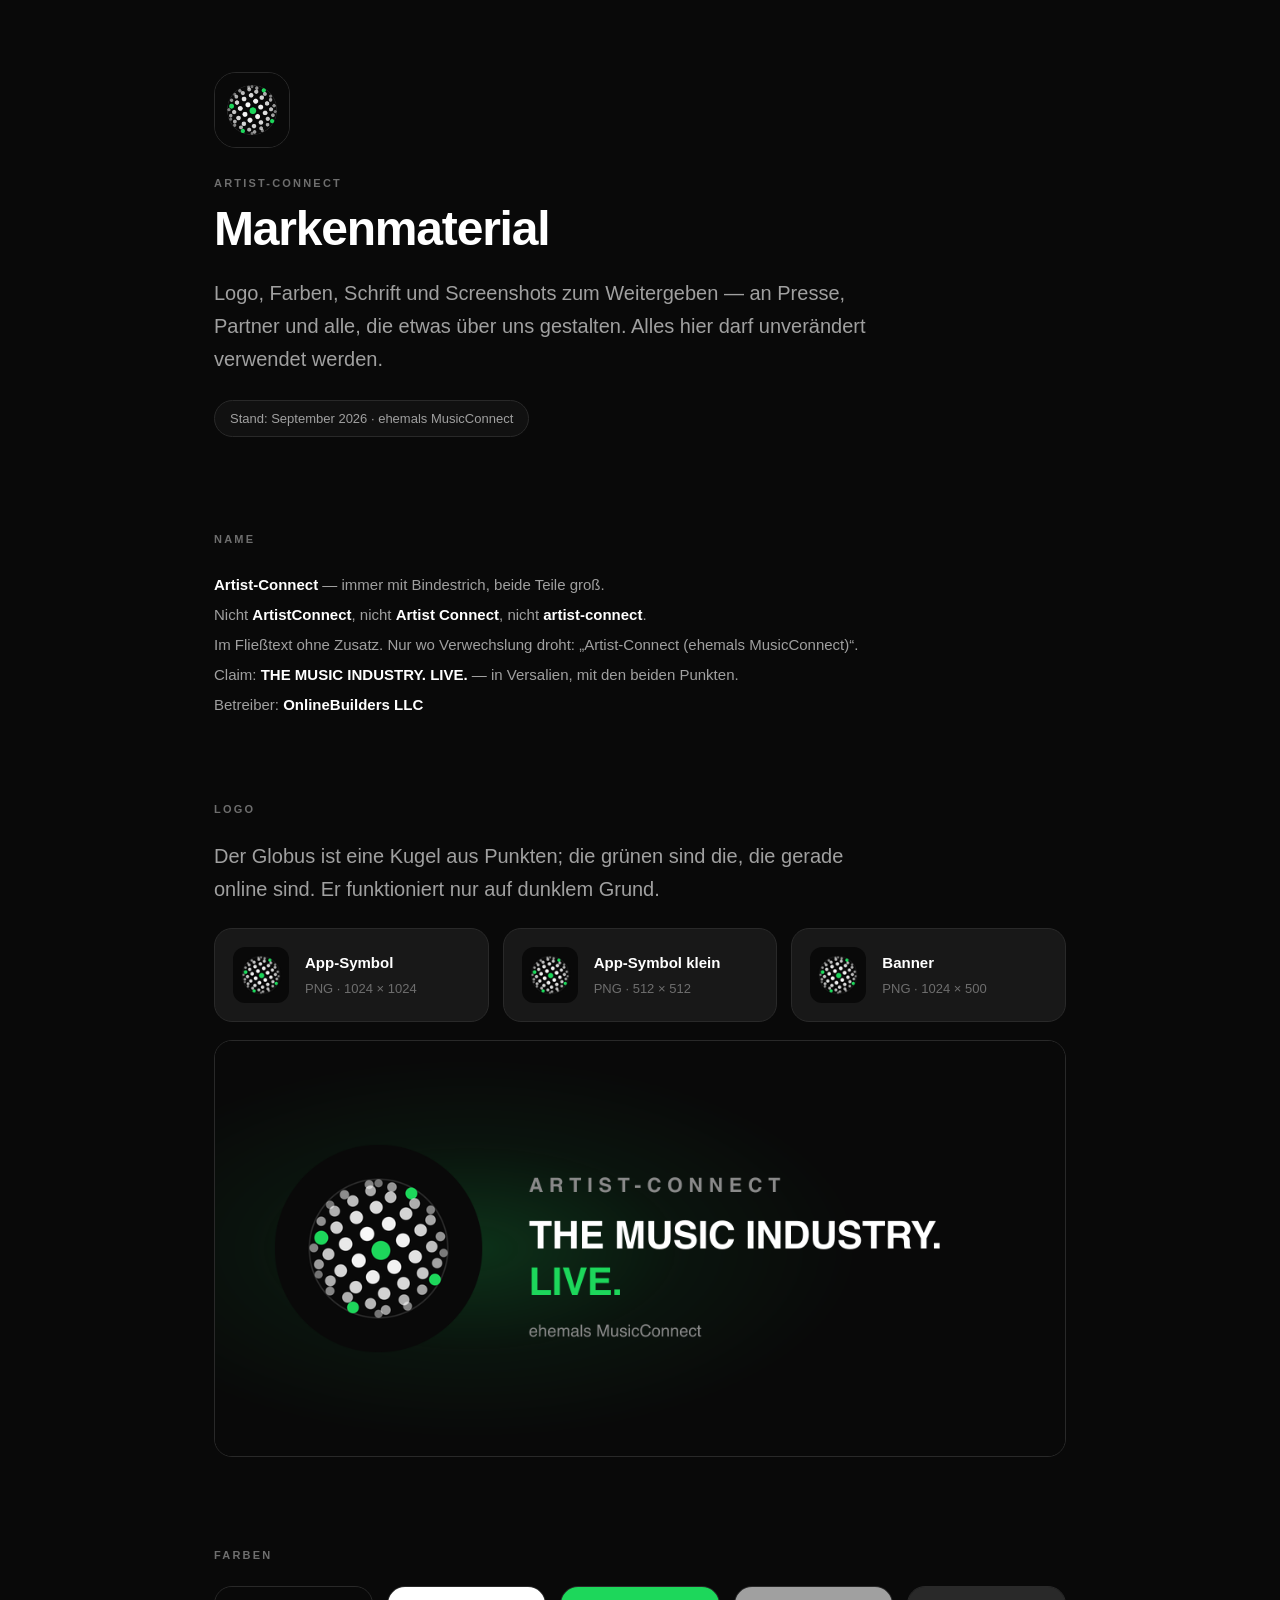
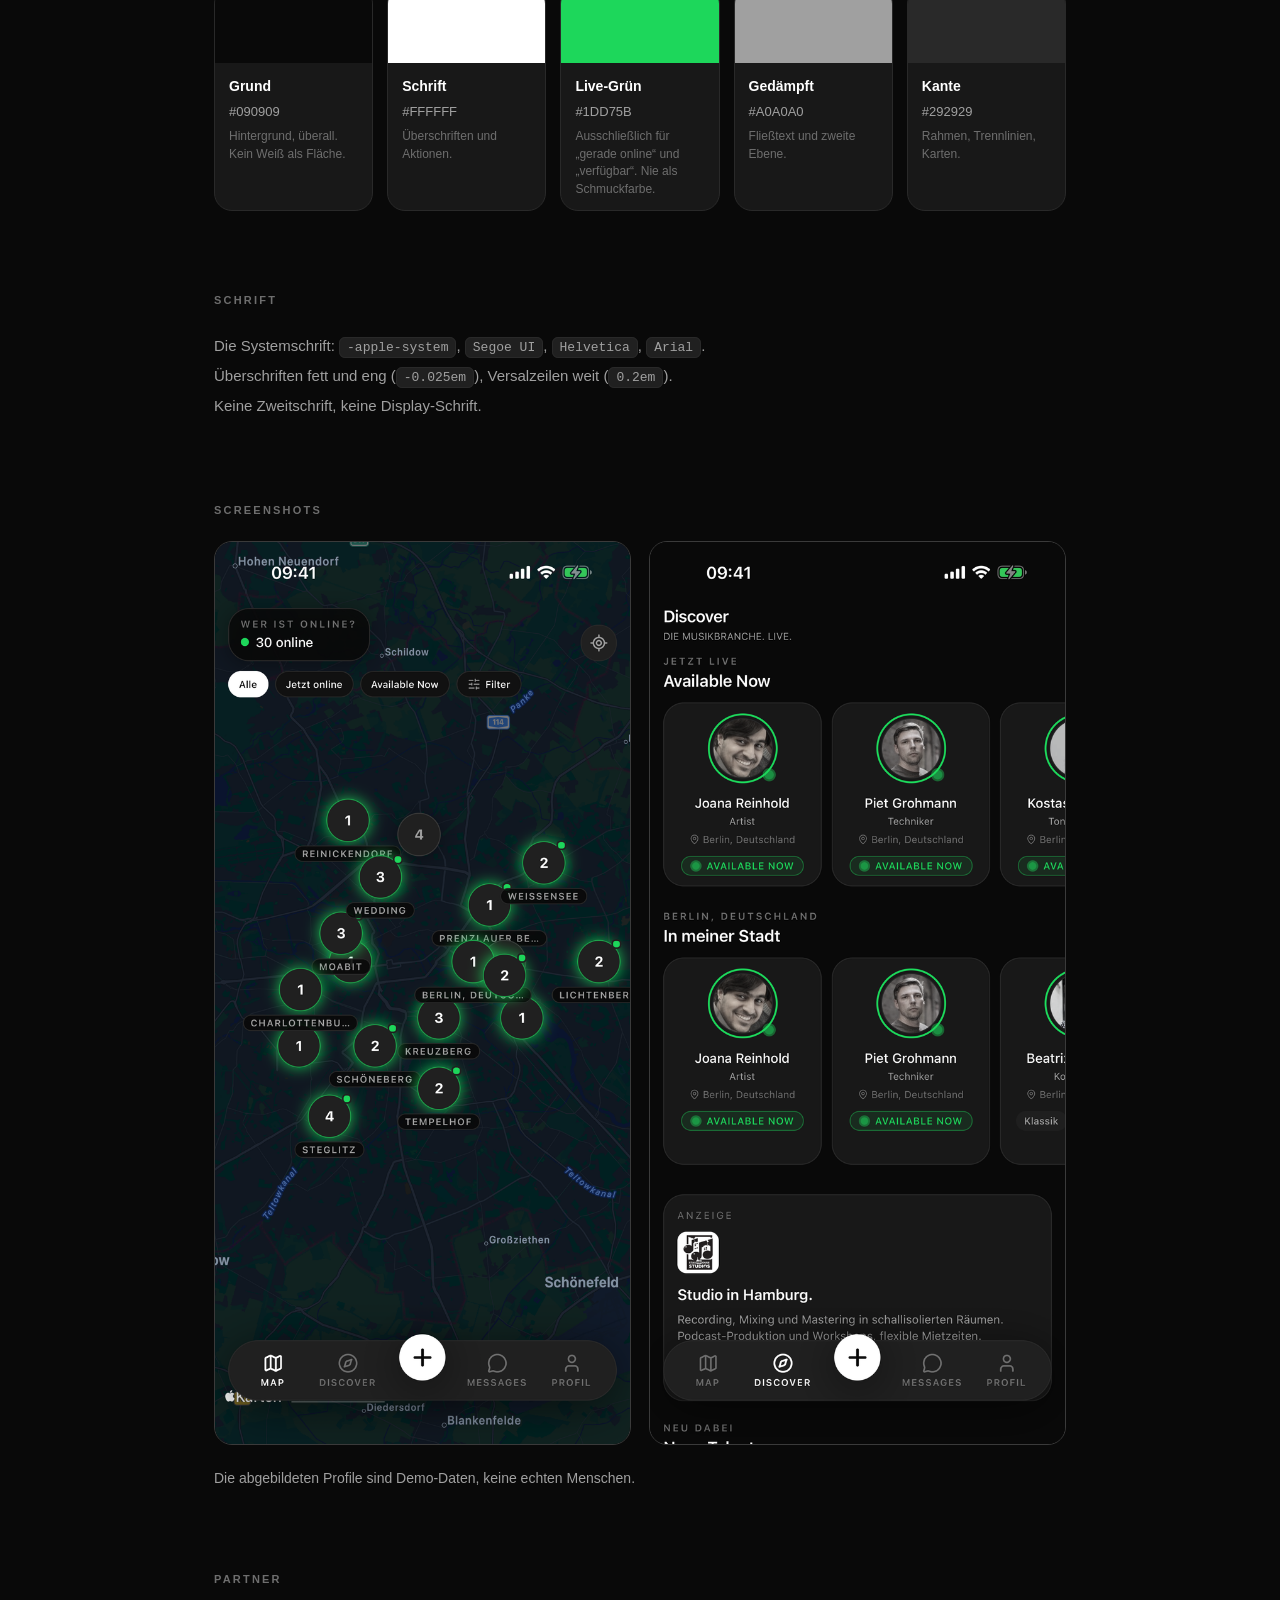
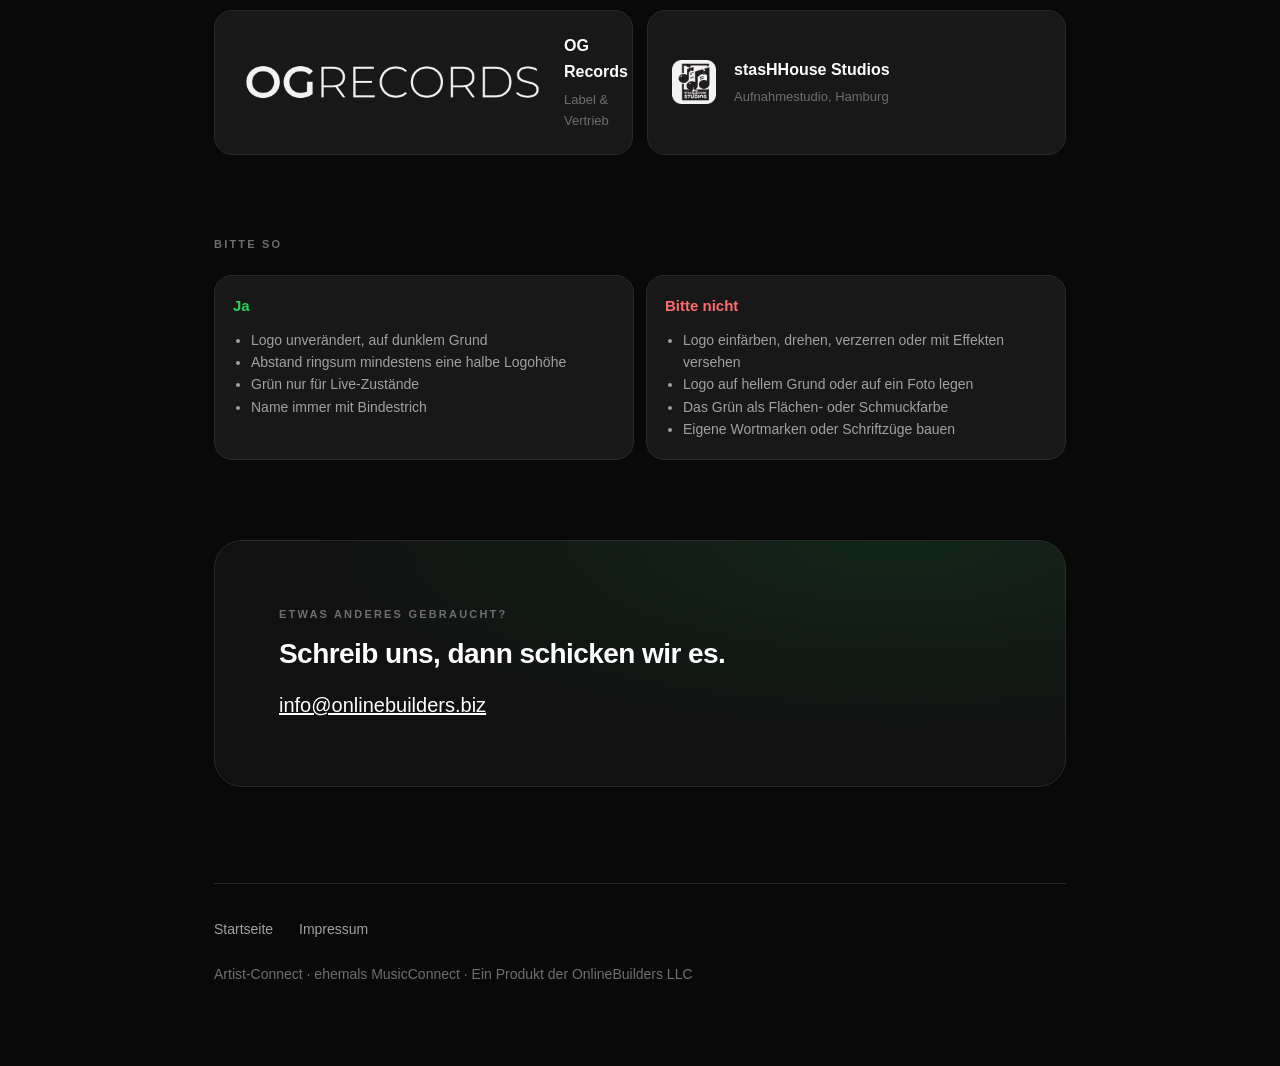
==== brand.html @ a289581d "/brand — Markenmaterial zum Weiterleiten Logo in fuenf Groessen, Banner, Farben mit ihrer Bedeutung," ====
<!doctype html>
<html lang="de">
<head>
<meta charset="utf-8">
<meta name="viewport" content="width=device-width, initial-scale=1">
<title>Artist-Connect — Markenmaterial</title>
<meta name="description" content="Logo, Farben, Schrift und Screenshots von Artist-Connect zum Weitergeben.">
<meta name="theme-color" content="#090909">
<!-- Nicht in Suchmaschinen: die Seite ist zum Weiterleiten da, nicht zum
     Gefundenwerden. Sie ist auch nirgends im Menü verlinkt. -->
<meta name="robots" content="noindex, nofollow">
<link rel="icon" href="/favicon.ico" sizes="any">
<link rel="apple-touch-icon" href="/apple-touch-icon.png">
<link rel="stylesheet" href="/style.css">
<style>
  .brand-wrap{max-width:900px}
  .swatches{display:grid;gap:14px;grid-template-columns:repeat(auto-fit,minmax(150px,1fr))}
  .swatch{border:1px solid var(--border);border-radius:var(--radius);overflow:hidden;background:var(--card)}
  .swatch .chip{height:76px}
  .swatch .meta{padding:12px 14px}
  .swatch .name{font-size:14px;font-weight:600;margin:0}
  .swatch .hex{font-size:13px;color:var(--muted);margin:3px 0 0;font-variant-numeric:tabular-nums}
  .swatch .use{font-size:12px;color:var(--subtle);margin:6px 0 0;line-height:1.45}

  .downloads{display:grid;gap:14px;grid-template-columns:repeat(auto-fit,minmax(240px,1fr))}
  .dl{display:flex;align-items:center;gap:16px;background:var(--card);border:1px solid var(--border);
      border-radius:var(--radius);padding:18px;text-decoration:none;transition:border-color .15s ease}
  .dl:hover{border-color:var(--border-strong)}
  .dl img{flex:0 0 auto;border-radius:12px;background:var(--elevated)}
  .dl .t{font-size:15px;font-weight:600;margin:0}
  .dl .s{font-size:13px;color:var(--subtle);margin:3px 0 0}

  .shots{display:grid;gap:18px;grid-template-columns:repeat(auto-fit,minmax(200px,1fr));align-items:start}
  .shots img{width:100%;height:auto;border-radius:18px;border:1px solid var(--border-strong)}

  .rules{display:grid;gap:12px;grid-template-columns:repeat(auto-fit,minmax(260px,1fr))}
  .rule{border:1px solid var(--border);border-radius:var(--radius);padding:18px;background:var(--card)}
  .rule h3{margin:0;font-size:15px;font-weight:600}
  .rule.no h3{color:#ff6b6d}
  .rule.yes h3{color:var(--online)}
  .rule ul{margin:10px 0 0;padding-left:18px;color:var(--muted);font-size:14px;line-height:1.6}

  .banner{width:100%;height:auto;border-radius:var(--radius);border:1px solid var(--border)}
  code{background:var(--elevated);border:1px solid var(--border);border-radius:6px;padding:2px 7px;font-size:13px}
  .kv{list-style:none;padding:0;margin:14px 0 0;color:var(--muted);font-size:15px;line-height:2}
  .kv b{color:var(--fg);font-weight:600}
</style>
</head>
<body>

<div class="wrap brand-wrap">

  <section style="margin-top:72px">
    <img class="mark" src="/icon-256.png" width="76" height="76" alt="">
    <p class="eyebrow" style="margin-top:26px">Artist-Connect</p>
    <h1 style="font-size:clamp(30px,6vw,48px)">Markenmaterial</h1>
    <p class="lede">
      Logo, Farben, Schrift und Screenshots zum Weitergeben — an Presse,
      Partner und alle, die etwas über uns gestalten. Alles hier darf
      unverändert verwendet werden.
    </p>
    <p class="pill">Stand: September 2026 · ehemals MusicConnect</p>
  </section>

  <!-- ===== Name ===== -->
  <section>
    <h2>Name</h2>
    <ul class="kv">
      <li><b>Artist-Connect</b> — immer mit Bindestrich, beide Teile groß.</li>
      <li>Nicht <b>ArtistConnect</b>, nicht <b>Artist Connect</b>, nicht <b>artist-connect</b>.</li>
      <li>Im Fließtext ohne Zusatz. Nur wo Verwechslung droht: „Artist-Connect (ehemals MusicConnect)“.</li>
      <li>Claim: <b>THE MUSIC INDUSTRY. LIVE.</b> — in Versalien, mit den beiden Punkten.</li>
      <li>Betreiber: <b>OnlineBuilders LLC</b></li>
    </ul>
  </section>

  <!-- ===== Logo ===== -->
  <section>
    <h2>Logo</h2>
    <p class="lede" style="margin-top:0">
      Der Globus ist eine Kugel aus Punkten; die grünen sind die, die gerade
      online sind. Er funktioniert nur auf dunklem Grund.
    </p>
    <div class="downloads" style="margin-top:22px">
      <a class="dl" href="/brand/assets/artist-connect-icon-1024.png" download>
        <img src="/brand/assets/artist-connect-icon-64.png" width="56" height="56" alt="">
        <span><p class="t">App-Symbol</p><p class="s">PNG · 1024 × 1024</p></span>
      </a>
      <a class="dl" href="/brand/assets/artist-connect-icon-512.png" download>
        <img src="/brand/assets/artist-connect-icon-64.png" width="56" height="56" alt="">
        <span><p class="t">App-Symbol klein</p><p class="s">PNG · 512 × 512</p></span>
      </a>
      <a class="dl" href="/brand/assets/artist-connect-banner-1024x500.png" download>
        <img src="/brand/assets/artist-connect-icon-64.png" width="56" height="56" alt="">
        <span><p class="t">Banner</p><p class="s">PNG · 1024 × 500</p></span>
      </a>
    </div>
    <img class="banner" style="margin-top:18px" src="/brand/assets/artist-connect-banner-1024x500.png"
         width="1024" height="500" loading="lazy" alt="Banner: Globus mit Wortmarke und Claim">
  </section>

  <!-- ===== Farben ===== -->
  <section>
    <h2>Farben</h2>
    <div class="swatches">
      <div class="swatch">
        <div class="chip" style="background:#090909"></div>
        <div class="meta"><p class="name">Grund</p><p class="hex">#090909</p>
        <p class="use">Hintergrund, überall. Kein Weiß als Fläche.</p></div>
      </div>
      <div class="swatch">
        <div class="chip" style="background:#ffffff"></div>
        <div class="meta"><p class="name">Schrift</p><p class="hex">#FFFFFF</p>
        <p class="use">Überschriften und Aktionen.</p></div>
      </div>
      <div class="swatch">
        <div class="chip" style="background:#1dd75b"></div>
        <div class="meta"><p class="name">Live-Grün</p><p class="hex">#1DD75B</p>
        <p class="use">Ausschließlich für „gerade online“ und „verfügbar“. Nie als Schmuckfarbe.</p></div>
      </div>
      <div class="swatch">
        <div class="chip" style="background:#a0a0a0"></div>
        <div class="meta"><p class="name">Gedämpft</p><p class="hex">#A0A0A0</p>
        <p class="use">Fließtext und zweite Ebene.</p></div>
      </div>
      <div class="swatch">
        <div class="chip" style="background:#292929"></div>
        <div class="meta"><p class="name">Kante</p><p class="hex">#292929</p>
        <p class="use">Rahmen, Trennlinien, Karten.</p></div>
      </div>
    </div>
  </section>

  <!-- ===== Schrift ===== -->
  <section>
    <h2>Schrift</h2>
    <ul class="kv">
      <li>Die Systemschrift: <code>-apple-system</code>, <code>Segoe UI</code>, <code>Helvetica</code>, <code>Arial</code>.</li>
      <li>Überschriften fett und eng (<code>-0.025em</code>), Versalzeilen weit (<code>0.2em</code>).</li>
      <li>Keine Zweitschrift, keine Display-Schrift.</li>
    </ul>
  </section>

  <!-- ===== Screenshots ===== -->
  <section>
    <h2>Screenshots</h2>
    <div class="shots">
      <img src="/brand/assets/screenshot-karte.png" width="660" height="1434" loading="lazy"
           alt="Live-Karte mit Berliner Stadtteilen">
      <img src="/brand/assets/screenshot-discover.png" width="660" height="1434" loading="lazy"
           alt="Discover mit Profilreihen">
    </div>
    <p class="lede" style="font-size:14px">
      Die abgebildeten Profile sind Demo-Daten, keine echten Menschen.
    </p>
  </section>

  <!-- ===== Partner ===== -->
  <section>
    <h2>Partner</h2>
    <div class="partners">
      <a class="partner" href="https://og-records.com" rel="noopener">
        <img src="/brand/assets/og-records.png" alt="OG Records" height="44" loading="lazy">
        <span><p class="name">OG Records</p><p class="role">Label &amp; Vertrieb</p></span>
      </a>
      <a class="partner" href="https://stashhouse-studios.com" rel="noopener">
        <img src="/brand/assets/stashhouse.png" alt="stasHHouse Studios" height="44" loading="lazy">
        <span><p class="name">stasHHouse Studios</p><p class="role">Aufnahmestudio, Hamburg</p></span>
      </a>
    </div>
  </section>

  <!-- ===== Regeln ===== -->
  <section>
    <h2>Bitte so</h2>
    <div class="rules">
      <div class="rule yes">
        <h3>Ja</h3>
        <ul>
          <li>Logo unverändert, auf dunklem Grund</li>
          <li>Abstand ringsum mindestens eine halbe Logohöhe</li>
          <li>Grün nur für Live-Zustände</li>
          <li>Name immer mit Bindestrich</li>
        </ul>
      </div>
      <div class="rule no">
        <h3>Bitte nicht</h3>
        <ul>
          <li>Logo einfärben, drehen, verzerren oder mit Effekten versehen</li>
          <li>Logo auf hellem Grund oder auf ein Foto legen</li>
          <li>Das Grün als Flächen- oder Schmuckfarbe</li>
          <li>Eigene Wortmarken oder Schriftzüge bauen</li>
        </ul>
      </div>
    </div>
  </section>

  <section>
    <div class="cta">
      <h2>Etwas anderes gebraucht?</h2>
      <p class="statement" style="font-size:clamp(20px,3vw,28px)">
        Schreib uns, dann schicken wir es.
      </p>
      <p class="lede" style="margin-top:18px">
        <a href="mailto:info@onlinebuilders.biz" style="color:#fff">info@onlinebuilders.biz</a>
      </p>
    </div>
  </section>

  <footer>
    <nav>
      <a href="/">Startseite</a>
      <a href="/impressum">Impressum</a>
    </nav>
    <p style="margin:18px 0 0">Artist-Connect · ehemals MusicConnect · Ein Produkt der OnlineBuilders&nbsp;LLC</p>
  </footer>

</div>

</body>
</html>
---- style.css ----
/* ArtistConnect — dieselben Tokens wie die App (src/theme/tokens.ts). */
:root{
  --bg:#090909; --fg:#fff; --surface:#111; --card:#181818; --elevated:#202020;
  --muted:#a0a0a0; --subtle:#6e6e6e; --border:#292929; --border-strong:#3a3a3a;
  --online:#1dd75b; --radius:18px;
}
*{box-sizing:border-box}
/* Nichts darf die Seite seitlich schiebbar machen. Ein einziges zu breites
   Element genuegt sonst, damit sich auf dem Telefon alles verschiebt. */
html,body{overflow-x:clip}
html{-webkit-text-size-adjust:100%}
body{
  margin:0;background:var(--bg);color:var(--fg);
  font:16px/1.65 -apple-system,BlinkMacSystemFont,"Segoe UI",Helvetica,Arial,sans-serif;
  -webkit-font-smoothing:antialiased;
}
a{color:inherit}
.wrap{max-width:820px;margin:0 auto;padding:0 24px}
.eyebrow{font-size:11px;letter-spacing:.2em;text-transform:uppercase;color:var(--subtle);margin:0;font-weight:600}
/* Der untere Wert muss klein genug bleiben, dass "THE MUSIC INDUSTRY." auf
   einem 360er-Bildschirm noch umbricht statt aus dem Bild zu laufen. */
h1{font-size:clamp(30px,8vw,60px);line-height:1.05;letter-spacing:-.025em;margin:12px 0 0;font-weight:700;text-wrap:balance}
h2{font-size:11px;letter-spacing:.2em;text-transform:uppercase;color:var(--subtle);margin:0 0 22px;font-weight:600}
.tag{color:var(--online)}
.mark{
  /* Das echte App-Symbol, nicht mehr zwei Buchstaben in einem Kreis: wer die
     App kennt, erkennt sie auf der Seite wieder — und wer sie gleich lädt,
     findet auf dem Homescreen dasselbe Bild. */
  width:76px;height:76px;border-radius:22px;display:block;
  border:1px solid var(--border);background:var(--elevated);
}
header{padding:80px 0 0}
.lede{font-size:clamp(17px,2.4vw,20px);color:var(--muted);margin:22px 0 0;max-width:34em}
.pill{
  display:inline-block;margin-top:24px;padding:7px 15px;border:1px solid var(--border);border-radius:999px;
  font-size:13px;color:var(--muted);background:var(--surface)
}
.stores{display:flex;flex-wrap:wrap;gap:12px;margin:36px 0 0}
.btn{display:inline-flex;align-items:center;gap:10px;padding:15px 28px;border-radius:999px;text-decoration:none;font-weight:600;font-size:15px;border:1px solid transparent;transition:transform .12s ease}
.btn:active{transform:scale(.98)}
.btn-primary{background:#fff;color:#090909}
.btn-secondary{background:var(--elevated);color:#fff;border-color:var(--border-strong)}
.btn:focus-visible{outline:2px solid var(--online);outline-offset:3px}
.live{display:flex;align-items:center;gap:10px;margin:40px 0 0;color:var(--muted);font-size:14px}
.dot{width:9px;height:9px;border-radius:50%;background:var(--online);box-shadow:0 0 0 4px rgba(29,215,91,.15);flex:0 0 auto}
section{margin:80px 0 0}
.cards{display:grid;gap:14px;grid-template-columns:repeat(auto-fit,minmax(230px,1fr))}
.card{background:var(--card);border:1px solid var(--border);border-radius:var(--radius);padding:24px}
.card h3{margin:0;font-size:17px;font-weight:600}
.card p{margin:9px 0 0;color:var(--muted);font-size:15px}
.partners{display:grid;gap:14px;grid-template-columns:repeat(auto-fit,minmax(260px,1fr))}
.partner{
  display:flex;align-items:center;gap:18px;background:var(--card);border:1px solid var(--border);
  border-radius:var(--radius);padding:22px 24px;text-decoration:none;transition:border-color .15s ease
}
.partner:hover{border-color:var(--border-strong)}
.partner img{height:44px;width:auto;flex:0 0 auto;opacity:.95}
.partner .name{font-size:16px;font-weight:600;margin:0}
.partner .role{font-size:13px;color:var(--subtle);margin:3px 0 0}
footer{margin:96px 0 0;border-top:1px solid var(--border);padding:30px 0 80px;color:var(--subtle);font-size:14px}
footer nav a{color:var(--muted);text-decoration:none;margin-right:22px;line-height:2.2}
footer nav a:hover{color:#fff;text-decoration:underline}
.legal{max-width:44em}
.legal h1{font-size:clamp(28px,5vw,40px)}
.legal h3{font-size:15px;margin:34px 0 8px;font-weight:600}
.legal p{color:var(--muted);margin:8px 0 0}
.legal .addr{color:var(--fg);line-height:1.8}
.todo{
  border:1px solid var(--border-strong);background:var(--surface);border-radius:12px;
  padding:14px 16px;margin:14px 0 0;color:var(--muted);font-size:14px
}
.back{display:inline-block;margin:56px 0 0;color:var(--muted);text-decoration:none;font-size:14px}
.back:hover{color:#fff}

/* ===== Startseite: Bühne, Scrollverhalten, Globus ======================== */
html{scroll-behavior:smooth}
@media (prefers-reduced-motion:reduce){html{scroll-behavior:auto}}

.progress{position:fixed;inset:0 0 auto 0;height:2px;z-index:50;background:transparent;pointer-events:none}
.progress span{display:block;height:100%;background:var(--online);transform:scaleX(0);transform-origin:0 50%;will-change:transform}

/* Einblenden */
[data-reveal]{opacity:0;transform:translateY(22px);transition:opacity .7s cubic-bezier(.2,.7,.2,1),transform .7s cubic-bezier(.2,.7,.2,1)}
[data-reveal].is-in{opacity:1;transform:none}
@media (prefers-reduced-motion:reduce){[data-reveal]{transition:opacity .3s ease;transform:none}}

/* Bühne */
.hero{position:relative;min-height:100svh;display:flex;align-items:center;overflow:clip;padding:0}
.hero .wrap{position:relative;z-index:2;width:100%;padding-top:96px;padding-bottom:120px}
.hero-glow{
  position:absolute;z-index:0;inset:auto -30% -45% auto;width:min(980px,120vw);aspect-ratio:1;
  background:radial-gradient(circle at 50% 50%,rgba(29,215,91,.13),rgba(29,215,91,.03) 42%,transparent 66%);
  pointer-events:none
}
/* Der Globus sitzt im selben Raster wie der Text, nicht frei am Fensterrand —
   sonst klafft auf breiten Bildschirmen eine Lücke dazwischen und die Spalte
   wirkt grundlos zusammengedrückt. */
.hero .wrap{max-width:1180px}
.hero-grid{display:grid;gap:48px;align-items:center}
.hero-copy{min-width:0}
.hero-visual{position:relative;min-width:0}

#globe{
  display:block;width:100%;aspect-ratio:1;opacity:0;pointer-events:none;
  transition:opacity .6s ease;
  -webkit-mask-image:radial-gradient(circle at 50% 50%,#000 54%,transparent 80%);
  mask-image:radial-gradient(circle at 50% 50%,#000 54%,transparent 80%);
}

/* Schmal: der Globus liegt hinter dem Text und trägt nur Stimmung bei. */
@media (max-width:899px){
  .hero-visual{
    position:absolute;inset:0;z-index:0;
    display:flex;align-items:center;justify-content:center
  }
  #globe{width:min(760px,130vw);height:auto}
  .hero-copy{position:relative;z-index:2}
}

@media (min-width:900px){
  .hero-grid{grid-template-columns:minmax(0,1.05fr) minmax(0,.95fr)}
}

.scroll-hint{
  position:absolute;left:50%;bottom:28px;transform:translateX(-50%);z-index:3;
  color:var(--subtle);font-size:11px;letter-spacing:.2em;text-transform:uppercase;
  display:flex;flex-direction:column;align-items:center;gap:10px
}
.scroll-hint i{display:block;width:1px;height:36px;background:linear-gradient(var(--border-strong),transparent)}
@media (prefers-reduced-motion:no-preference){
  .scroll-hint{animation:float 2.6s ease-in-out infinite}
  @keyframes float{0%,100%{transform:translate(-50%,0)}50%{transform:translate(-50%,7px)}}
}

/* Grosse Aussage */
.statement{font-size:clamp(26px,4.6vw,44px);line-height:1.22;letter-spacing:-.02em;font-weight:600;margin:0;max-width:16em}
.statement .dim{color:var(--subtle)}

/* Zahlenleiste */
.stats{display:grid;gap:14px;grid-template-columns:repeat(auto-fit,minmax(170px,1fr))}
.stat{background:var(--card);border:1px solid var(--border);border-radius:var(--radius);padding:26px 24px}
.stat b{display:block;font-size:clamp(30px,4.4vw,42px);font-weight:700;letter-spacing:-.03em;line-height:1}
.stat span{display:block;margin-top:8px;color:var(--muted);font-size:14px}

/* Karten mit leichtem Heben */
.card{transition:transform .25s cubic-bezier(.2,.7,.2,1),border-color .25s ease}
@media (hover:hover) and (prefers-reduced-motion:no-preference){
  .card:hover{transform:translateY(-4px);border-color:var(--border-strong)}
}

/* Abschlussaufruf */
.cta{
  border:1px solid var(--border);border-radius:28px;background:
    radial-gradient(120% 140% at 80% 0%,rgba(29,215,91,.10),transparent 60%),var(--surface);
  padding:clamp(32px,6vw,64px)
}
.cta h2{margin-bottom:14px}
.cta .statement{font-size:clamp(24px,3.8vw,38px)}

/* ---- Live-Karte ---------------------------------------------------------
   Der Globus links, die Zahlen rechts. Auf dem Telefon untereinander, und
   der Globus schrumpft dort auf eine Höhe, die den Text nicht verdrängt. */
.livemap{
  display:grid;gap:28px;align-items:center;
  grid-template-columns:minmax(0,0.9fr) minmax(0,1.1fr);
  background:var(--card);border:1px solid var(--border);border-radius:var(--radius);
  padding:28px;
}
/* Kein Globus an dieser Stelle. Er war der erste Versuch, und er scheitert an
   der Sache: solange die Zahlen alle aus einem Land kommen, liegen Berlin,
   Hamburg und Potsdam auf einer Kugel auf demselben Punkt. Was hier hingehört,
   ist das, was man in der App wirklich sieht — daneben die Zahlen, die man
   ohne App sehen darf. */
.livemap-figure{position:relative;display:flex;justify-content:center}
.livemap-figure::after{
  /* Derselbe Schein wie um die Live-Punkte in der App. */
  content:"";position:absolute;inset:-6% 4% 0;border-radius:50%;
  background:radial-gradient(ellipse at center,rgba(29,215,91,.16),transparent 64%);
  pointer-events:none;z-index:0;
}
.livemap-figure img{
  position:relative;z-index:1;width:min(300px,78%);height:auto;display:block;
  border-radius:26px;border:1px solid var(--border-strong);
  box-shadow:0 34px 70px rgba(0,0,0,.65);
}
.livemap .statement{font-size:clamp(21px,2.8vw,28px);max-width:22em}
.livemap-stats{display:grid;gap:10px;grid-template-columns:repeat(3,minmax(0,1fr));margin:24px 0 0}
.livemap-stats .stat{padding:18px 16px;background:var(--elevated)}
.livemap-stats .stat b{font-size:clamp(22px,3vw,30px);font-variant-numeric:tabular-nums}
.livemap-stats .stat span{font-size:12px;margin-top:6px}

.cities{list-style:none;margin:20px 0 0;padding:0;display:grid;gap:1px;background:var(--border);
  border:1px solid var(--border);border-radius:12px;overflow:hidden}
.city{display:flex;align-items:center;justify-content:space-between;gap:16px;
  background:var(--card);padding:12px 16px;font-size:14px}
.city-name{font-weight:600;letter-spacing:.02em}
.city-num{display:inline-flex;align-items:center;gap:8px;color:var(--muted);
  font-variant-numeric:tabular-nums;white-space:nowrap}
.city-num .dot{width:7px;height:7px;box-shadow:0 0 0 3px rgba(29,215,91,.16)}

.livemap-note{margin:18px 0 0;color:var(--subtle);font-size:13px}
.livemap-note .fail{display:none}
.livemap[data-state="failed"] .livemap-note .ok{display:none}
.livemap[data-state="failed"] .livemap-note .fail{display:inline}
.livemap[data-state="failed"] .cities{display:none}
/* Der Screenshot bleibt auch dann stehen: er zeigt die App, nicht die Zahlen. */
.livemap[data-state="failed"] .livemap-stats .stat b{color:var(--subtle)}
.livemap[data-state="loading"] .livemap-stats .stat b{color:var(--subtle)}

@media (max-width:720px){
  .livemap{grid-template-columns:1fr;padding:22px}
  .livemap-figure img{width:min(240px,64%)}
  .livemap-stats{gap:8px}
}
@media (prefers-reduced-motion:reduce){
  .livemap-figure canvas{transition:none}
}

/* ---- Store-Abzeichen ----------------------------------------------------
   Die offiziellen Abzeichen von Apple und Google, unverändert. Beide Marken
   schreiben Form, Farbe und Mindestgröße vor; eigene Knöpfe mit fremden Logos
   wären ein Markenverstoß und sehen im Übrigen auch immer selbstgebaut aus.
   Angeglichen wird nur die optische Höhe — Apples Abzeichen bringt keinen
   Sicherheitsrand mit, Googles schon. */
.badge{display:inline-flex;align-items:center;text-decoration:none;transition:transform .12s ease,opacity .12s ease}
.badge:active{transform:scale(.98)}
.badge:hover{opacity:.88}
.badge:focus-visible{outline:2px solid var(--online);outline-offset:4px;border-radius:10px}
.badge img{display:block;height:auto}
.badge-apple img{height:50px;width:auto;margin:7px 0}          /* Apple: eigener Abstand nötig */
.badge-google img{height:65px;width:auto;margin:0 -8px}        /* Google: Rand ist im Bild */
@media (max-width:420px){
  .badge-apple img{height:44px;margin:6px 0}
  .badge-google img{height:58px}
}
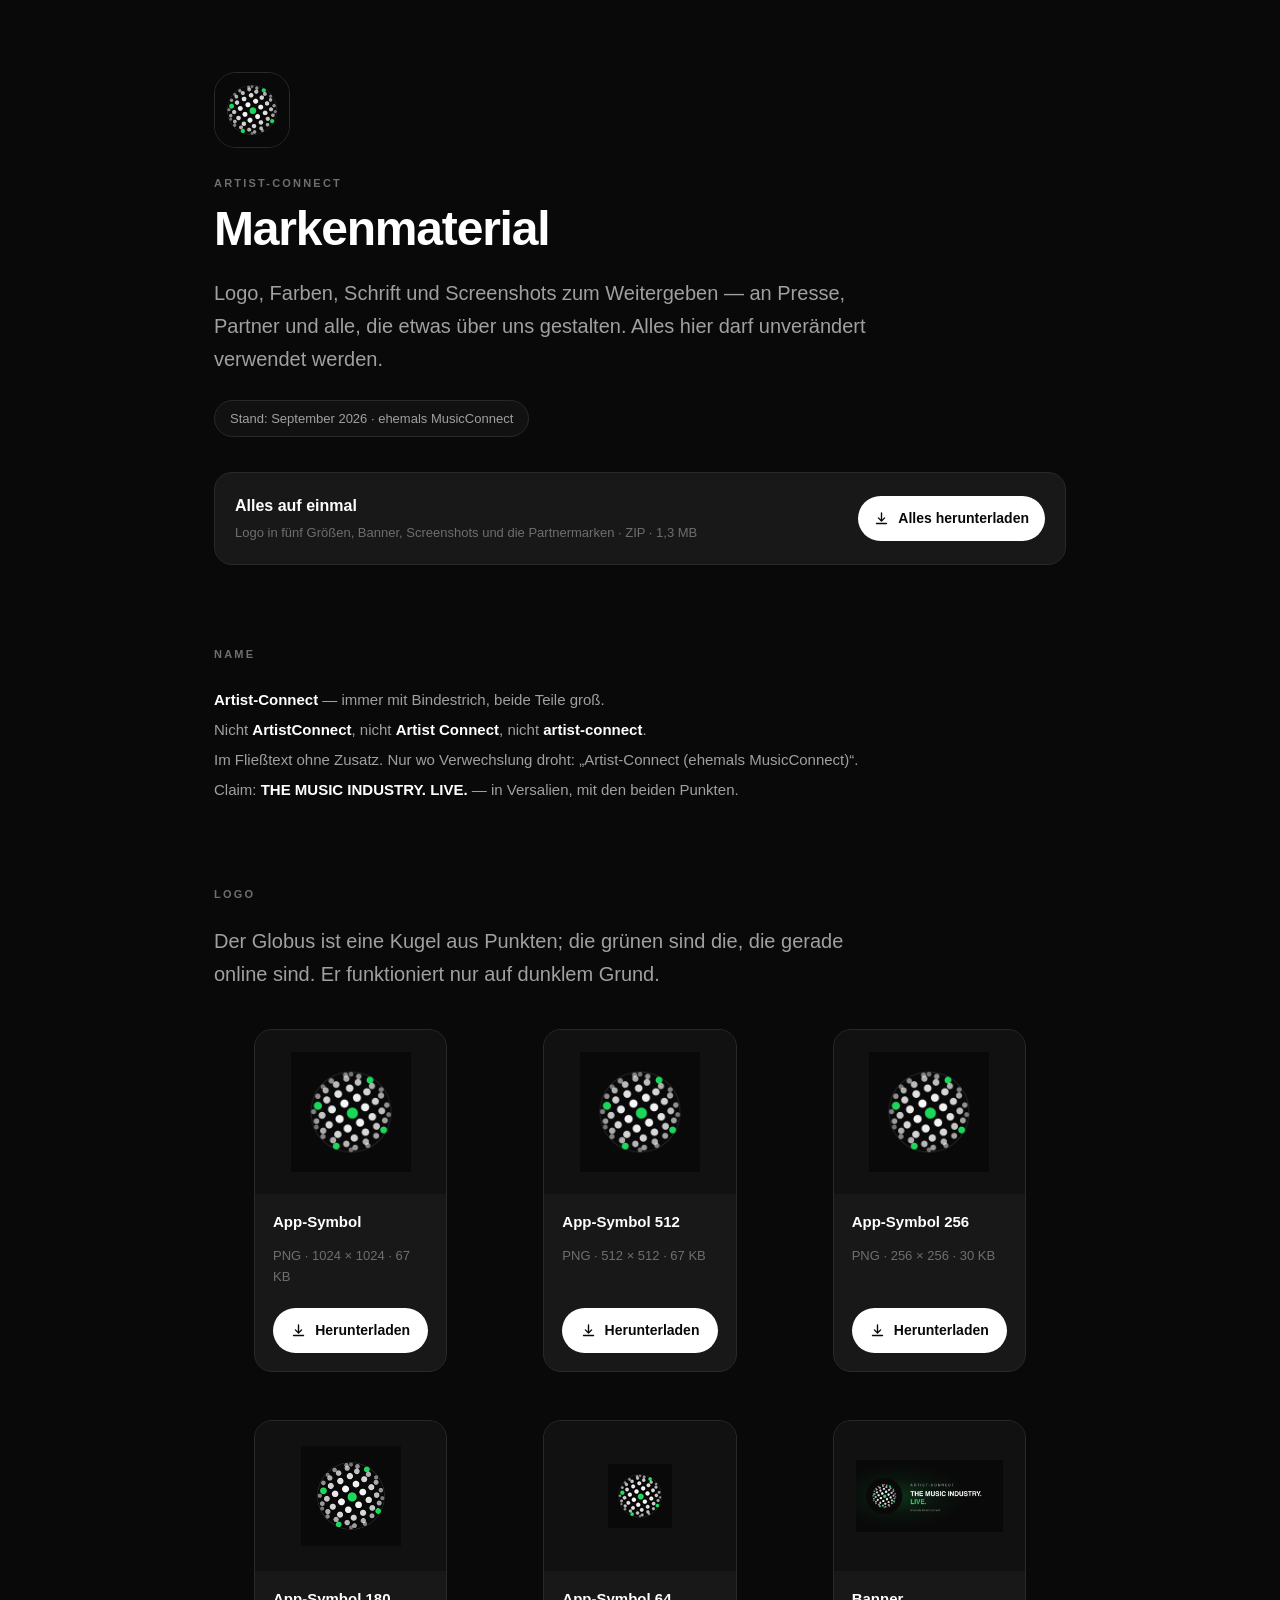
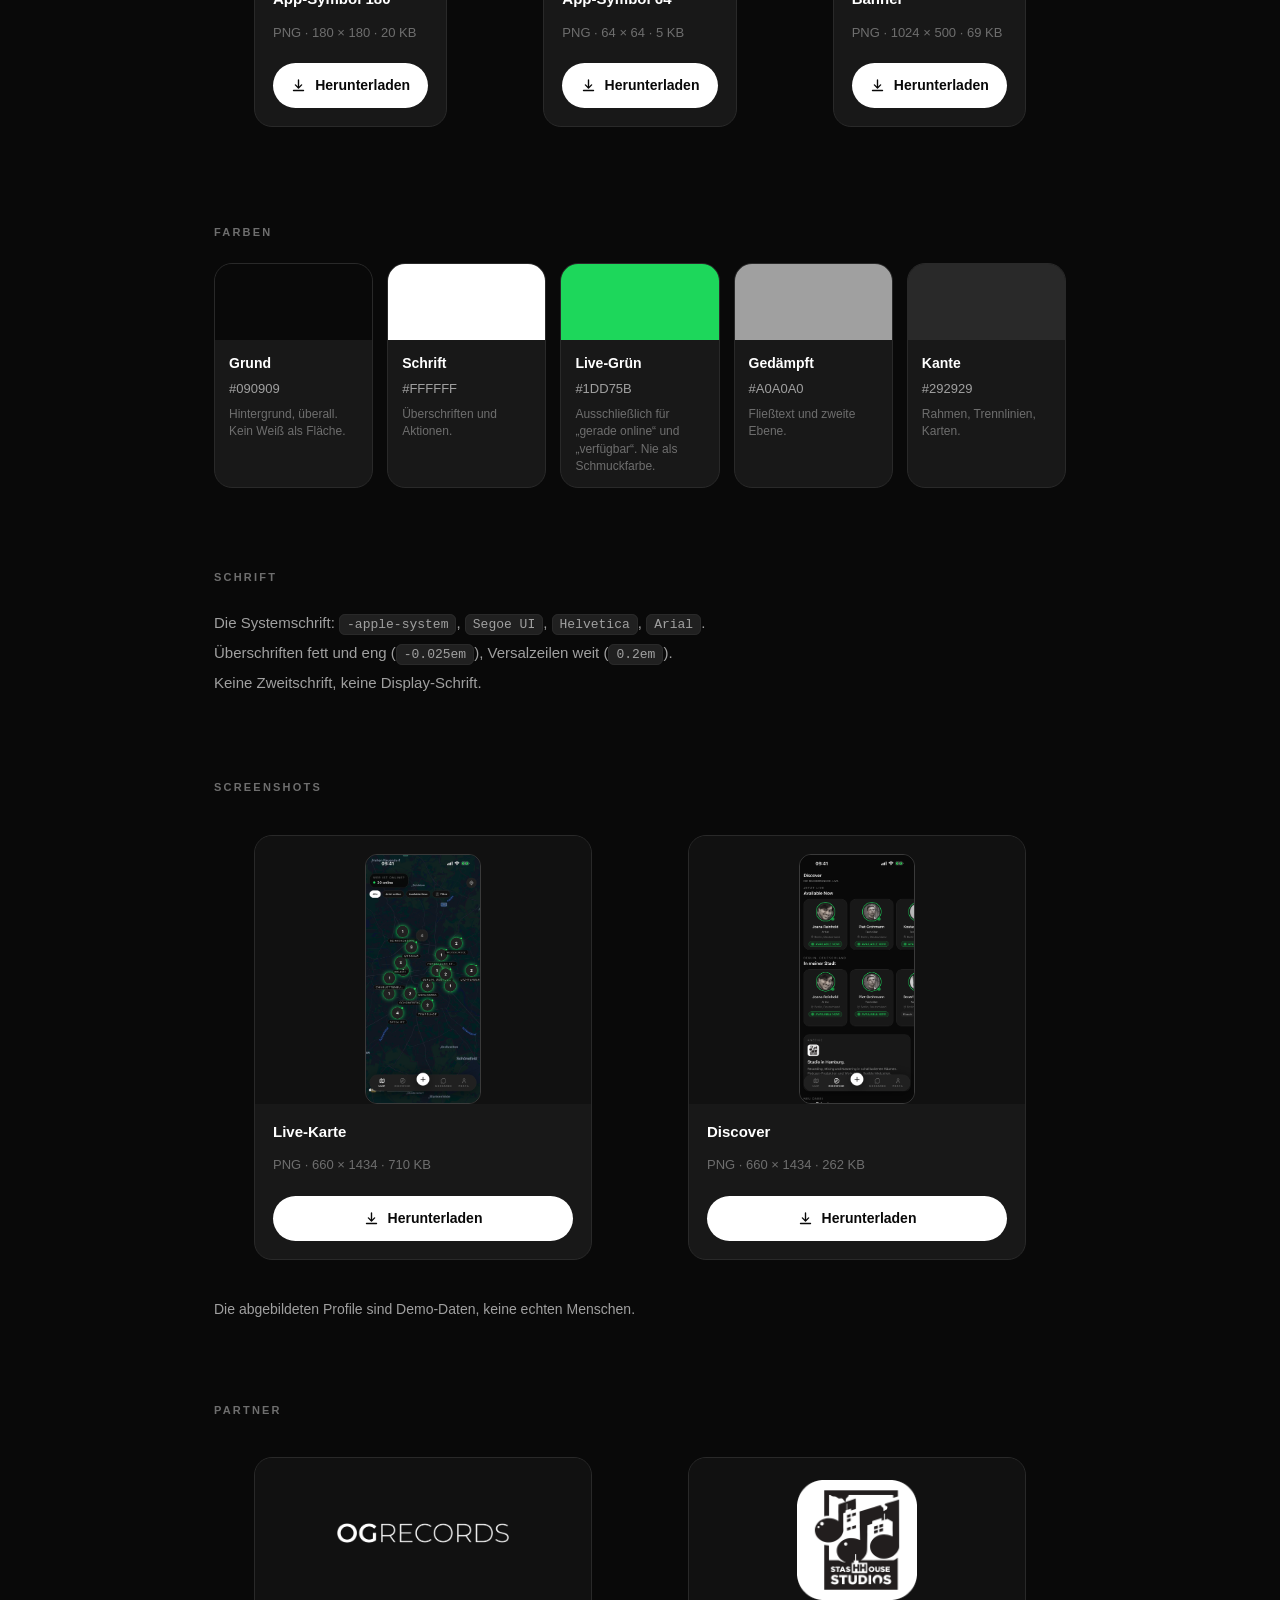
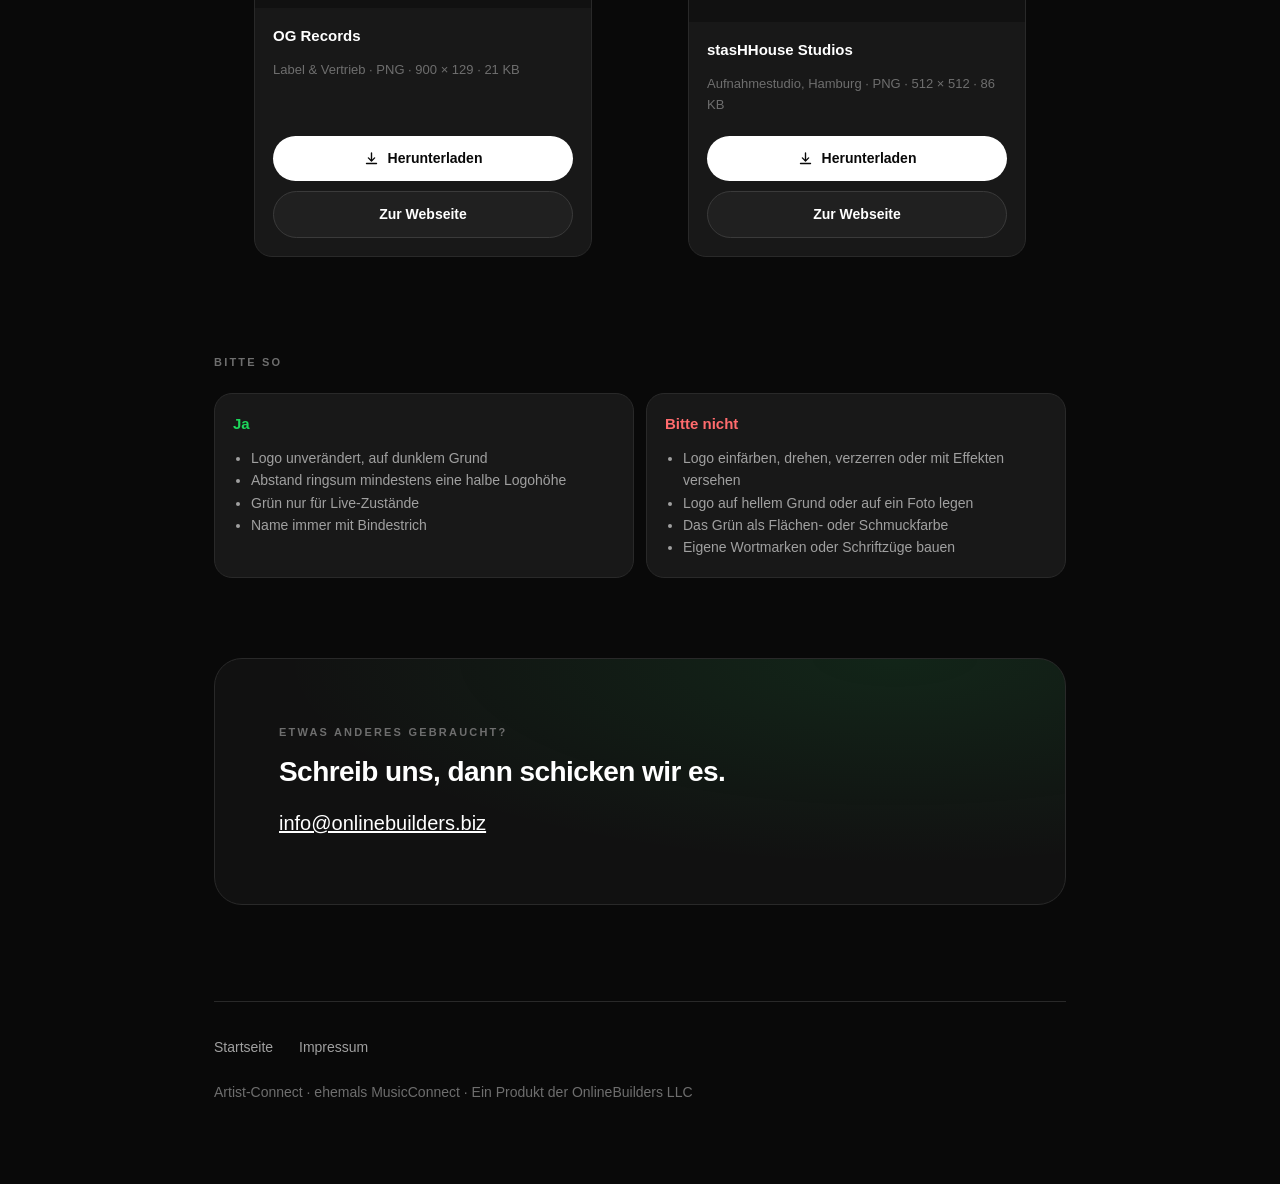
==== commit f3d3df0f: "/brand: Download-Knopf an jedem Bild, Betreiber-Zeile raus Vorher hingen drei Dateien an einer Liste" ====
--- a/brand.html
+++ b/brand.html
@@ -22,16 +22,37 @@
   .swatch .hex{font-size:13px;color:var(--muted);margin:3px 0 0;font-variant-numeric:tabular-nums}
   .swatch .use{font-size:12px;color:var(--subtle);margin:6px 0 0;line-height:1.45}
 
-  .downloads{display:grid;gap:14px;grid-template-columns:repeat(auto-fit,minmax(240px,1fr))}
-  .dl{display:flex;align-items:center;gap:16px;background:var(--card);border:1px solid var(--border);
-      border-radius:var(--radius);padding:18px;text-decoration:none;transition:border-color .15s ease}
-  .dl:hover{border-color:var(--border-strong)}
-  .dl img{flex:0 0 auto;border-radius:12px;background:var(--elevated)}
-  .dl .t{font-size:15px;font-weight:600;margin:0}
-  .dl .s{font-size:13px;color:var(--subtle);margin:3px 0 0}
-
-  .shots{display:grid;gap:18px;grid-template-columns:repeat(auto-fit,minmax(200px,1fr));align-items:start}
-  .shots img{width:100%;height:auto;border-radius:18px;border:1px solid var(--border-strong)}
+  /* Jedes Bild ist eine Karte: Vorschau, was es ist, und ein Knopf, der es
+     herunterlaedt. Der Knopf traegt Format und Groesse, damit niemand erst
+     klicken muss, um zu wissen, was er bekommt. */
+  .assets{display:grid;gap:16px;grid-template-columns:repeat(auto-fit,minmax(230px,1fr))}
+  .asset{display:flex;flex-direction:column;background:var(--card);border:1px solid var(--border);
+         border-radius:var(--radius);overflow:hidden}
+  .asset .prev{display:flex;align-items:center;justify-content:center;padding:22px;
+               background:var(--surface);min-height:150px}
+  .asset .prev img{max-width:100%;height:auto;display:block}
+  .asset .prev.tall{padding:18px 22px 0}
+  .asset .prev.tall img{max-height:250px;width:auto;border-radius:12px;border:1px solid var(--border-strong)}
+  .asset .body{padding:16px 18px 18px;display:flex;flex-direction:column;gap:10px;flex:1}
+  .asset .t{font-size:15px;font-weight:600;margin:0}
+  .asset .s{font-size:13px;color:var(--subtle);margin:0;font-variant-numeric:tabular-nums}
+  .asset .grow{flex:1}
+
+  .dlbtn{display:inline-flex;align-items:center;justify-content:center;gap:9px;
+         padding:11px 16px;border-radius:999px;background:#fff;color:#090909;
+         text-decoration:none;font-size:14px;font-weight:600;
+         transition:transform .12s ease,opacity .12s ease}
+  .dlbtn:hover{opacity:.9}
+  .dlbtn:active{transform:scale(.98)}
+  .dlbtn:focus-visible{outline:2px solid var(--online);outline-offset:3px}
+  .dlbtn svg{width:15px;height:15px;flex:0 0 auto}
+  .dlbtn.ghost{background:var(--elevated);color:#fff;border:1px solid var(--border-strong)}
+
+  .dl-all{display:flex;flex-wrap:wrap;align-items:center;gap:14px;margin:22px 0 0;
+          background:var(--card);border:1px solid var(--border);border-radius:var(--radius);padding:20px}
+  .dl-all p{margin:0}
+  .dl-all .t{font-size:16px;font-weight:600}
+  .dl-all .s{font-size:13px;color:var(--subtle);margin-top:3px}
 
   .rules{display:grid;gap:12px;grid-template-columns:repeat(auto-fit,minmax(260px,1fr))}
   .rule{border:1px solid var(--border);border-radius:var(--radius);padding:18px;background:var(--card)}
@@ -60,6 +81,15 @@
       unverändert verwendet werden.
     </p>
     <p class="pill">Stand: September 2026 · ehemals MusicConnect</p>
+
+    <div class="dl-all">
+      <div>
+        <p class="t">Alles auf einmal</p>
+        <p class="s">Logo in fünf Größen, Banner, Screenshots und die Partnermarken · ZIP · 1,3 MB</p>
+      </div>
+      <span class="grow" style="flex:1"></span>
+      <a class="dlbtn" href="/brand/artist-connect-brand.zip" download><svg viewBox="0 0 24 24" fill="none" stroke="currentColor" stroke-width="2.2" stroke-linecap="round" stroke-linejoin="round" aria-hidden="true"><path d="M12 3v12"/><path d="m7 11 5 5 5-5"/><path d="M4 20h16"/></svg> Alles herunterladen</a>
+    </div>
   </section>
 
   <!-- ===== Name ===== -->
@@ -70,7 +100,6 @@
       <li>Nicht <b>ArtistConnect</b>, nicht <b>Artist Connect</b>, nicht <b>artist-connect</b>.</li>
       <li>Im Fließtext ohne Zusatz. Nur wo Verwechslung droht: „Artist-Connect (ehemals MusicConnect)“.</li>
       <li>Claim: <b>THE MUSIC INDUSTRY. LIVE.</b> — in Versalien, mit den beiden Punkten.</li>
-      <li>Betreiber: <b>OnlineBuilders LLC</b></li>
     </ul>
   </section>
 
@@ -81,22 +110,74 @@
       Der Globus ist eine Kugel aus Punkten; die grünen sind die, die gerade
       online sind. Er funktioniert nur auf dunklem Grund.
     </p>
-    <div class="downloads" style="margin-top:22px">
-      <a class="dl" href="/brand/assets/artist-connect-icon-1024.png" download>
-        <img src="/brand/assets/artist-connect-icon-64.png" width="56" height="56" alt="">
-        <span><p class="t">App-Symbol</p><p class="s">PNG · 1024 × 1024</p></span>
-      </a>
-      <a class="dl" href="/brand/assets/artist-connect-icon-512.png" download>
-        <img src="/brand/assets/artist-connect-icon-64.png" width="56" height="56" alt="">
-        <span><p class="t">App-Symbol klein</p><p class="s">PNG · 512 × 512</p></span>
-      </a>
-      <a class="dl" href="/brand/assets/artist-connect-banner-1024x500.png" download>
-        <img src="/brand/assets/artist-connect-icon-64.png" width="56" height="56" alt="">
-        <span><p class="t">Banner</p><p class="s">PNG · 1024 × 500</p></span>
-      </a>
-    </div>
-    <img class="banner" style="margin-top:18px" src="/brand/assets/artist-connect-banner-1024x500.png"
-         width="1024" height="500" loading="lazy" alt="Banner: Globus mit Wortmarke und Claim">
+    <div class="assets" style="margin-top:22px">
+      <figure class="asset">
+        <div class="prev">
+          <img src="/brand/assets/artist-connect-icon-256.png" alt="" loading="lazy" width="120">
+        </div>
+        <figcaption class="body">
+          <p class="t">App-Symbol</p>
+          <p class="s">PNG · 1024 × 1024 · 67 KB</p>
+          <span class="grow"></span>
+          <a class="dlbtn" href="/brand/assets/artist-connect-icon-1024.png" download><svg viewBox="0 0 24 24" fill="none" stroke="currentColor" stroke-width="2.2" stroke-linecap="round" stroke-linejoin="round" aria-hidden="true"><path d="M12 3v12"/><path d="m7 11 5 5 5-5"/><path d="M4 20h16"/></svg> Herunterladen</a>
+        </figcaption>
+      </figure>
+      <figure class="asset">
+        <div class="prev">
+          <img src="/brand/assets/artist-connect-icon-256.png" alt="" loading="lazy" width="120">
+        </div>
+        <figcaption class="body">
+          <p class="t">App-Symbol 512</p>
+          <p class="s">PNG · 512 × 512 · 67 KB</p>
+          <span class="grow"></span>
+          <a class="dlbtn" href="/brand/assets/artist-connect-icon-512.png" download><svg viewBox="0 0 24 24" fill="none" stroke="currentColor" stroke-width="2.2" stroke-linecap="round" stroke-linejoin="round" aria-hidden="true"><path d="M12 3v12"/><path d="m7 11 5 5 5-5"/><path d="M4 20h16"/></svg> Herunterladen</a>
+        </figcaption>
+      </figure>
+      <figure class="asset">
+        <div class="prev">
+          <img src="/brand/assets/artist-connect-icon-256.png" alt="" loading="lazy" width="120">
+        </div>
+        <figcaption class="body">
+          <p class="t">App-Symbol 256</p>
+          <p class="s">PNG · 256 × 256 · 30 KB</p>
+          <span class="grow"></span>
+          <a class="dlbtn" href="/brand/assets/artist-connect-icon-256.png" download><svg viewBox="0 0 24 24" fill="none" stroke="currentColor" stroke-width="2.2" stroke-linecap="round" stroke-linejoin="round" aria-hidden="true"><path d="M12 3v12"/><path d="m7 11 5 5 5-5"/><path d="M4 20h16"/></svg> Herunterladen</a>
+        </figcaption>
+      </figure>
+      <figure class="asset">
+        <div class="prev">
+          <img src="/brand/assets/artist-connect-icon-180.png" alt="" loading="lazy" width="100">
+        </div>
+        <figcaption class="body">
+          <p class="t">App-Symbol 180</p>
+          <p class="s">PNG · 180 × 180 · 20 KB</p>
+          <span class="grow"></span>
+          <a class="dlbtn" href="/brand/assets/artist-connect-icon-180.png" download><svg viewBox="0 0 24 24" fill="none" stroke="currentColor" stroke-width="2.2" stroke-linecap="round" stroke-linejoin="round" aria-hidden="true"><path d="M12 3v12"/><path d="m7 11 5 5 5-5"/><path d="M4 20h16"/></svg> Herunterladen</a>
+        </figcaption>
+      </figure>
+      <figure class="asset">
+        <div class="prev">
+          <img src="/brand/assets/artist-connect-icon-64.png" alt="" loading="lazy" width="64">
+        </div>
+        <figcaption class="body">
+          <p class="t">App-Symbol 64</p>
+          <p class="s">PNG · 64 × 64 · 5 KB</p>
+          <span class="grow"></span>
+          <a class="dlbtn" href="/brand/assets/artist-connect-icon-64.png" download><svg viewBox="0 0 24 24" fill="none" stroke="currentColor" stroke-width="2.2" stroke-linecap="round" stroke-linejoin="round" aria-hidden="true"><path d="M12 3v12"/><path d="m7 11 5 5 5-5"/><path d="M4 20h16"/></svg> Herunterladen</a>
+        </figcaption>
+      </figure>
+      <figure class="asset">
+        <div class="prev">
+          <img src="/brand/assets/artist-connect-banner-1024x500.png" alt="" loading="lazy">
+        </div>
+        <figcaption class="body">
+          <p class="t">Banner</p>
+          <p class="s">PNG · 1024 × 500 · 69 KB</p>
+          <span class="grow"></span>
+          <a class="dlbtn" href="/brand/assets/artist-connect-banner-1024x500.png" download><svg viewBox="0 0 24 24" fill="none" stroke="currentColor" stroke-width="2.2" stroke-linecap="round" stroke-linejoin="round" aria-hidden="true"><path d="M12 3v12"/><path d="m7 11 5 5 5-5"/><path d="M4 20h16"/></svg> Herunterladen</a>
+        </figcaption>
+      </figure>
+    </div>
   </section>
 
   <!-- ===== Farben ===== -->
@@ -144,11 +225,25 @@
   <!-- ===== Screenshots ===== -->
   <section>
     <h2>Screenshots</h2>
-    <div class="shots">
-      <img src="/brand/assets/screenshot-karte.png" width="660" height="1434" loading="lazy"
-           alt="Live-Karte mit Berliner Stadtteilen">
-      <img src="/brand/assets/screenshot-discover.png" width="660" height="1434" loading="lazy"
-           alt="Discover mit Profilreihen">
+    <div class="assets">
+      <figure class="asset">
+        <div class="prev tall"><img src="/brand/assets/screenshot-karte.png" alt="Live-Karte mit Berliner Stadtteilen" loading="lazy"></div>
+        <figcaption class="body">
+          <p class="t">Live-Karte</p>
+          <p class="s">PNG · 660 × 1434 · 710 KB</p>
+          <span class="grow"></span>
+          <a class="dlbtn" href="/brand/assets/screenshot-karte.png" download><svg viewBox="0 0 24 24" fill="none" stroke="currentColor" stroke-width="2.2" stroke-linecap="round" stroke-linejoin="round" aria-hidden="true"><path d="M12 3v12"/><path d="m7 11 5 5 5-5"/><path d="M4 20h16"/></svg> Herunterladen</a>
+        </figcaption>
+      </figure>
+      <figure class="asset">
+        <div class="prev tall"><img src="/brand/assets/screenshot-discover.png" alt="Discover mit Profilreihen" loading="lazy"></div>
+        <figcaption class="body">
+          <p class="t">Discover</p>
+          <p class="s">PNG · 660 × 1434 · 262 KB</p>
+          <span class="grow"></span>
+          <a class="dlbtn" href="/brand/assets/screenshot-discover.png" download><svg viewBox="0 0 24 24" fill="none" stroke="currentColor" stroke-width="2.2" stroke-linecap="round" stroke-linejoin="round" aria-hidden="true"><path d="M12 3v12"/><path d="m7 11 5 5 5-5"/><path d="M4 20h16"/></svg> Herunterladen</a>
+        </figcaption>
+      </figure>
     </div>
     <p class="lede" style="font-size:14px">
       Die abgebildeten Profile sind Demo-Daten, keine echten Menschen.
@@ -158,15 +253,27 @@
   <!-- ===== Partner ===== -->
   <section>
     <h2>Partner</h2>
-    <div class="partners">
-      <a class="partner" href="https://og-records.com" rel="noopener">
-        <img src="/brand/assets/og-records.png" alt="OG Records" height="44" loading="lazy">
-        <span><p class="name">OG Records</p><p class="role">Label &amp; Vertrieb</p></span>
-      </a>
-      <a class="partner" href="https://stashhouse-studios.com" rel="noopener">
-        <img src="/brand/assets/stashhouse.png" alt="stasHHouse Studios" height="44" loading="lazy">
-        <span><p class="name">stasHHouse Studios</p><p class="role">Aufnahmestudio, Hamburg</p></span>
-      </a>
+    <div class="assets">
+      <figure class="asset">
+        <div class="prev"><img src="/brand/assets/og-records.png" alt="OG Records" loading="lazy" width="180"></div>
+        <figcaption class="body">
+          <p class="t">OG Records</p>
+          <p class="s">Label &amp; Vertrieb · PNG · 900 × 129 · 21 KB</p>
+          <span class="grow"></span>
+          <a class="dlbtn" href="/brand/assets/og-records.png" download><svg viewBox="0 0 24 24" fill="none" stroke="currentColor" stroke-width="2.2" stroke-linecap="round" stroke-linejoin="round" aria-hidden="true"><path d="M12 3v12"/><path d="m7 11 5 5 5-5"/><path d="M4 20h16"/></svg> Herunterladen</a>
+          <a class="dlbtn ghost" href="https://og-records.com" rel="noopener">Zur Webseite</a>
+        </figcaption>
+      </figure>
+      <figure class="asset">
+        <div class="prev"><img src="/brand/assets/stashhouse.png" alt="stasHHouse Studios" loading="lazy" width="120"></div>
+        <figcaption class="body">
+          <p class="t">stasHHouse Studios</p>
+          <p class="s">Aufnahmestudio, Hamburg · PNG · 512 × 512 · 86 KB</p>
+          <span class="grow"></span>
+          <a class="dlbtn" href="/brand/assets/stashhouse.png" download><svg viewBox="0 0 24 24" fill="none" stroke="currentColor" stroke-width="2.2" stroke-linecap="round" stroke-linejoin="round" aria-hidden="true"><path d="M12 3v12"/><path d="m7 11 5 5 5-5"/><path d="M4 20h16"/></svg> Herunterladen</a>
+          <a class="dlbtn ghost" href="https://stashhouse-studios.com" rel="noopener">Zur Webseite</a>
+        </figcaption>
+      </figure>
     </div>
   </section>
 
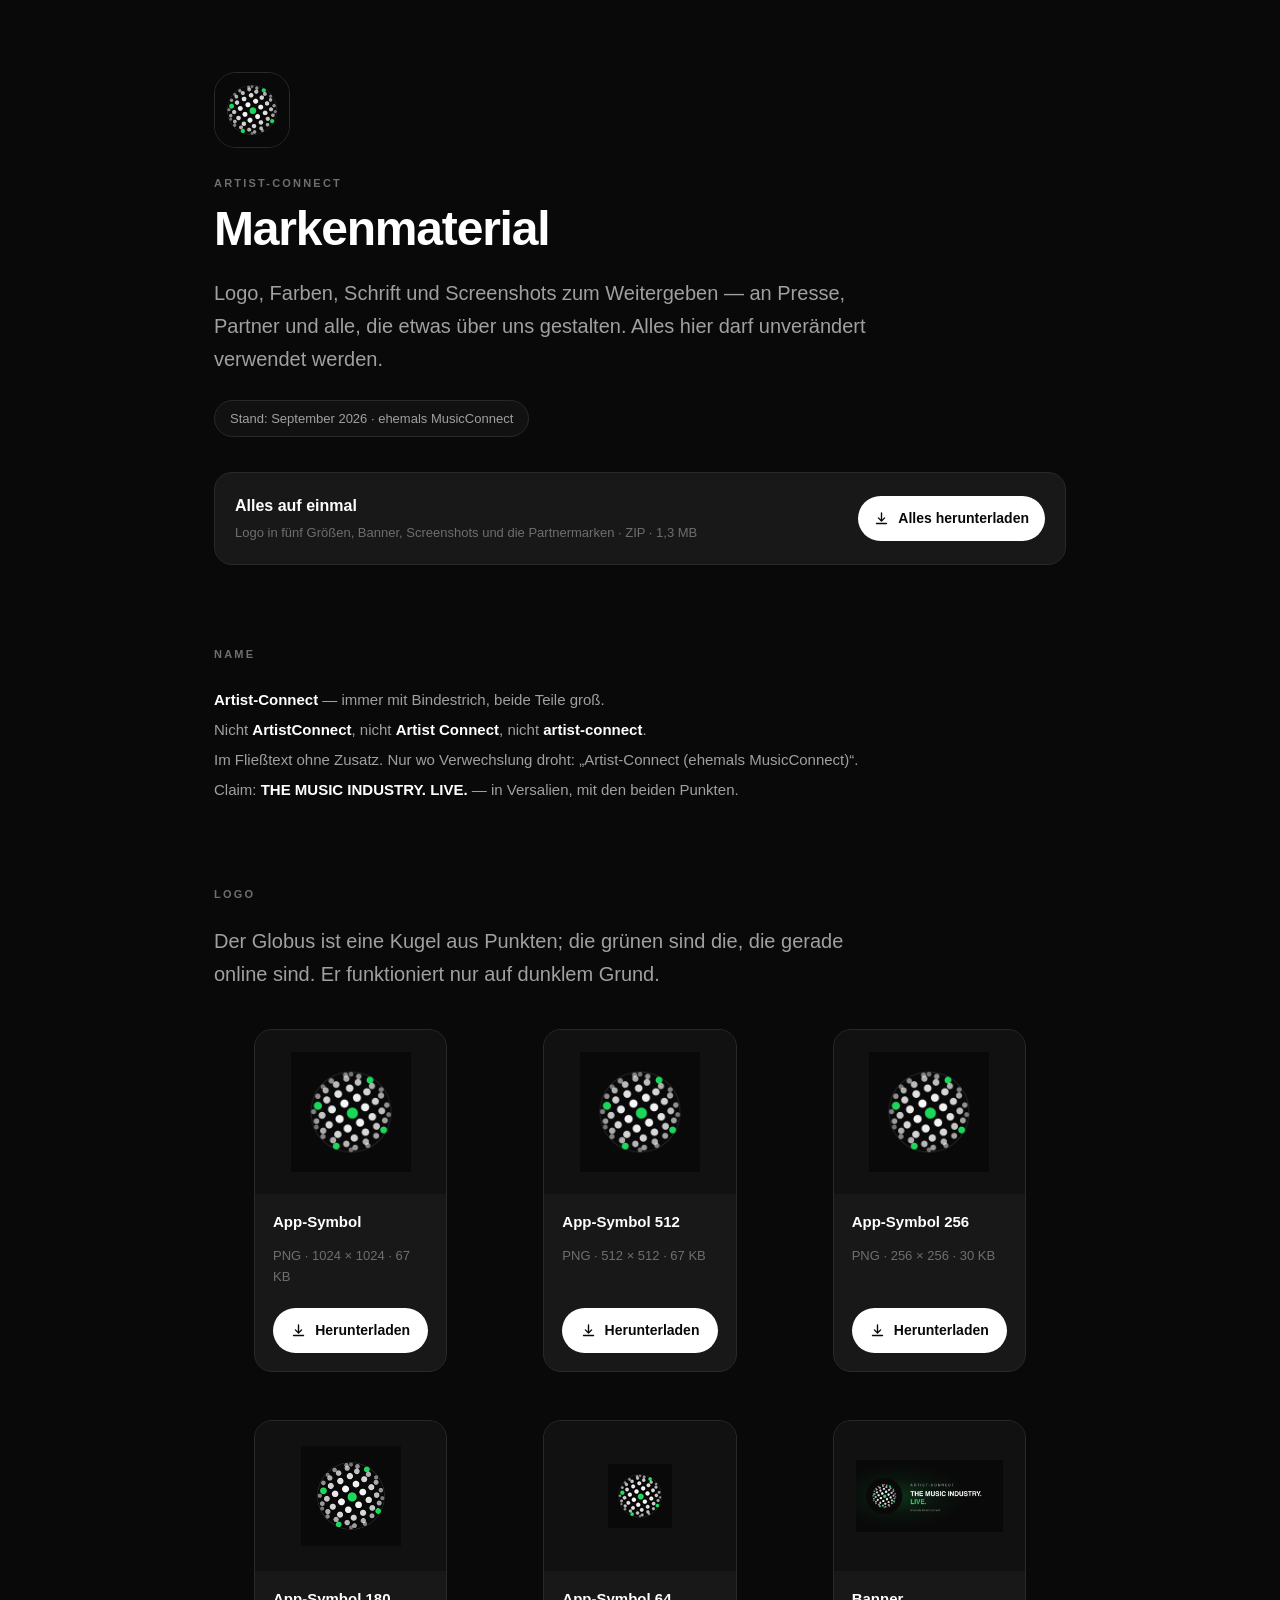
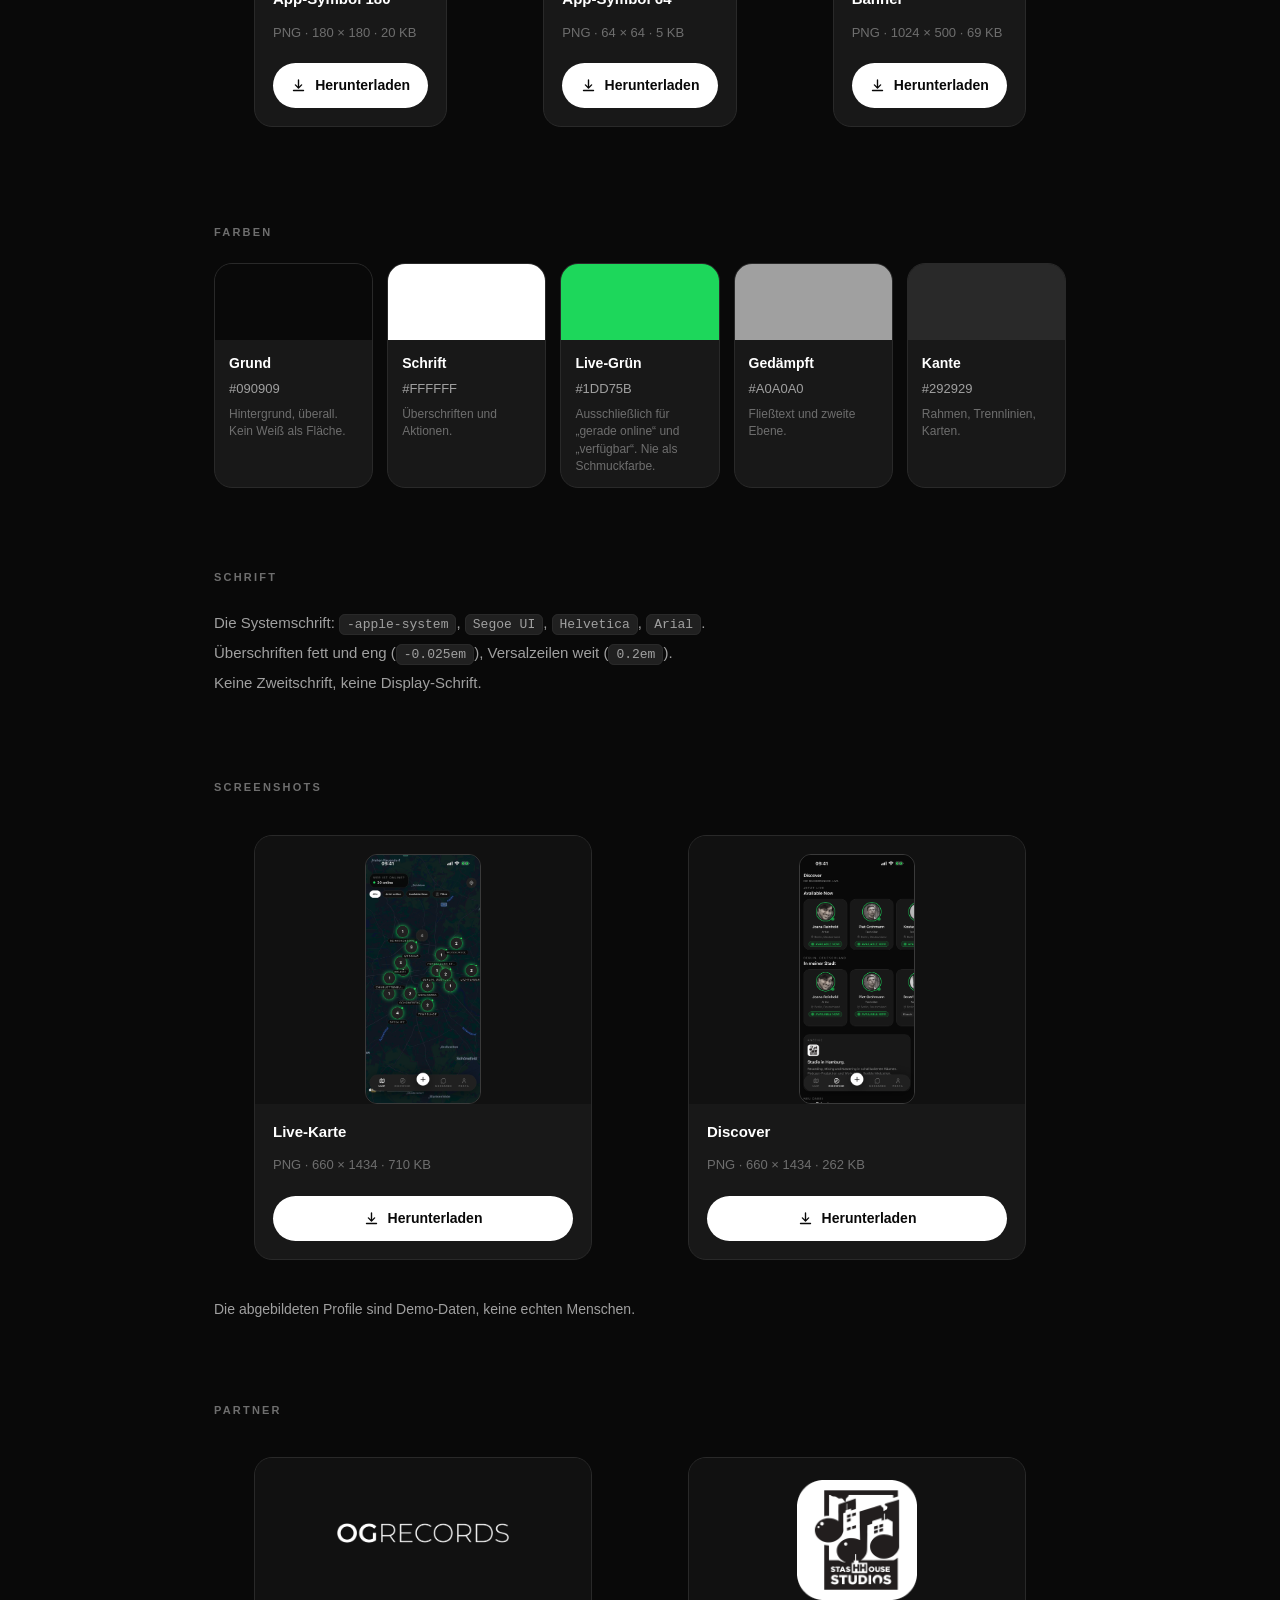
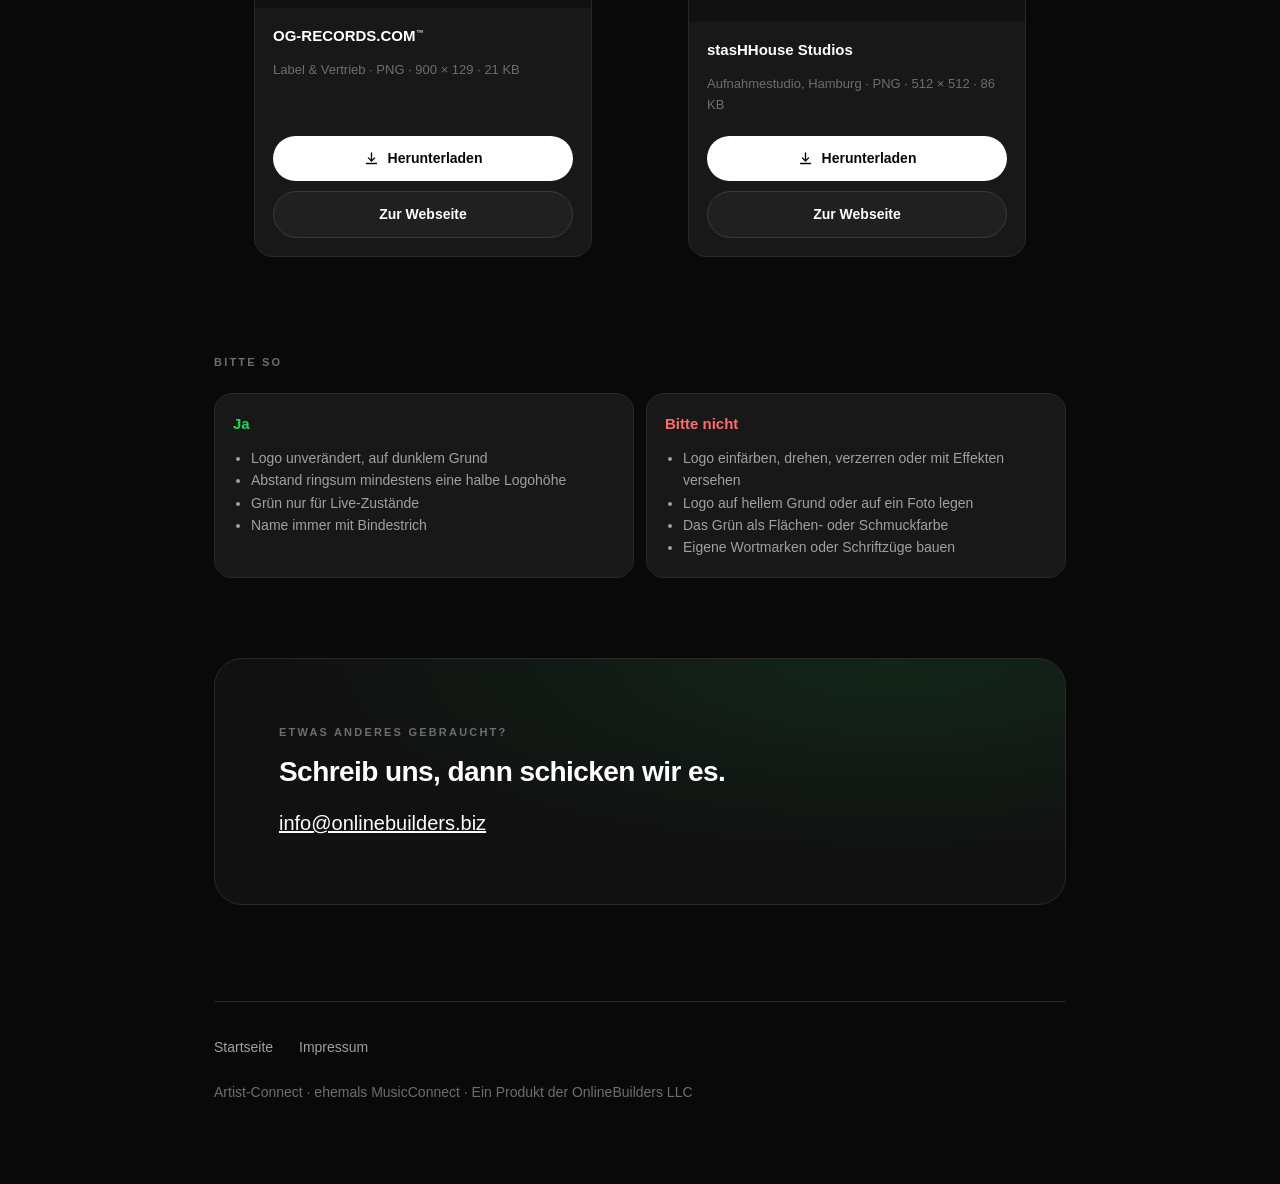
==== commit 6c3c5b51: "Partner: OG-RECORDS.COM mit kleinem TM statt OG Records Co-Authored-By: Claude Opus 5 (1M context) <" ====
--- a/brand.html
+++ b/brand.html
@@ -65,6 +65,7 @@
   code{background:var(--elevated);border:1px solid var(--border);border-radius:6px;padding:2px 7px;font-size:13px}
   .kv{list-style:none;padding:0;margin:14px 0 0;color:var(--muted);font-size:15px;line-height:2}
   .kv b{color:var(--fg);font-weight:600}
+  .tm{font-size:.5em;vertical-align:super;line-height:0;margin-left:.08em;font-weight:500}
 </style>
 </head>
 <body>
@@ -255,9 +256,9 @@
     <h2>Partner</h2>
     <div class="assets">
       <figure class="asset">
-        <div class="prev"><img src="/brand/assets/og-records.png" alt="OG Records" loading="lazy" width="180"></div>
-        <figcaption class="body">
-          <p class="t">OG Records</p>
+        <div class="prev"><img src="/brand/assets/og-records.png" alt="OG-RECORDS.COM" loading="lazy" width="180"></div>
+        <figcaption class="body">
+          <p class="t">OG-RECORDS.COM<sup class="tm">™</sup></p>
           <p class="s">Label &amp; Vertrieb · PNG · 900 × 129 · 21 KB</p>
           <span class="grow"></span>
           <a class="dlbtn" href="/brand/assets/og-records.png" download><svg viewBox="0 0 24 24" fill="none" stroke="currentColor" stroke-width="2.2" stroke-linecap="round" stroke-linejoin="round" aria-hidden="true"><path d="M12 3v12"/><path d="m7 11 5 5 5-5"/><path d="M4 20h16"/></svg> Herunterladen</a>
--- a/style.css
+++ b/style.css
@@ -233,3 +233,6 @@
   .badge-apple img{height:44px;margin:6px 0}
   .badge-google img{height:58px}
 }
+
+/* Markenzeichen klein hochgestellt, z. B. OG-RECORDS.COM™ */
+.tm{font-size:.5em;vertical-align:super;line-height:0;margin-left:.08em;font-weight:500}
